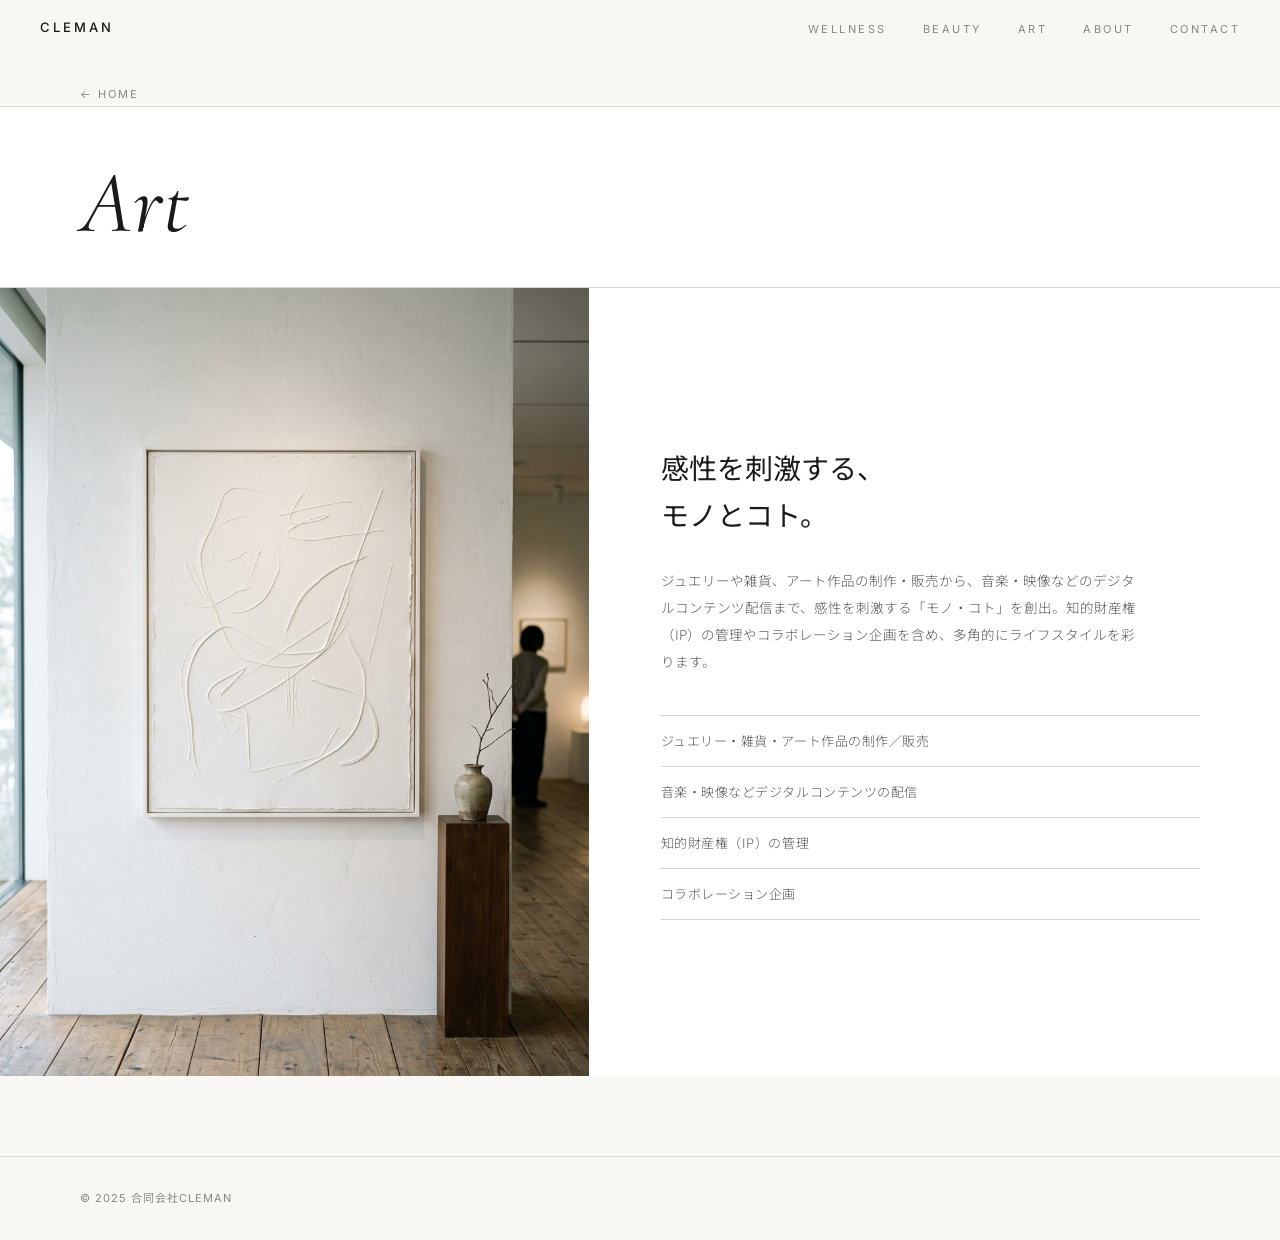
==== art.html @ aa6a466a "Initial commit: CLEMAN website redesign" ====
<!DOCTYPE html>
<html lang="ja">
<head>
  <meta charset="UTF-8">
  <meta name="viewport" content="width=device-width, initial-scale=1.0">
  <title>Art | CLEMAN 合同会社クレマン</title>
  <meta name="description" content="感性を刺激する、モノとコト。ジュエリー・アート作品の制作・販売、デジタルコンテンツ配信、コラボレーション企画まで。">
  <meta name="robots" content="index, follow">
  <link rel="canonical" href="https://cleman.jp/art.html">
  <meta property="og:type" content="website">
  <meta property="og:url" content="https://cleman.jp/art.html">
  <meta property="og:title" content="Art | CLEMAN">
  <meta property="og:description" content="感性を刺激する、モノとコト。ジュエリー・アート作品の制作・販売、デジタルコンテンツ配信、コラボレーション企画まで。">
  <meta property="og:image" content="https://cleman.jp/assets/art.jpg">
  <meta property="og:site_name" content="CLEMAN">
  <link rel="preconnect" href="https://fonts.googleapis.com">
  <link rel="preconnect" href="https://fonts.gstatic.com" crossorigin>
  <link href="https://fonts.googleapis.com/css2?family=Cormorant+Garamond:ital,wght@0,300;0,400;1,300;1,400;1,500&family=Inter:wght@300;400;500&family=Noto+Sans+JP:wght@300;400&display=swap" rel="stylesheet">
  <link rel="stylesheet" href="styles.css">
</head>
<body>
  <nav class="nav" id="nav">
    <a href="index.html" class="nav-logo">CLEMAN</a>
    <ul class="nav-links" id="nav-links">
      <li><a href="index.html#wellness" class="nav-link">WELLNESS</a></li>
      <li><a href="index.html#beauty" class="nav-link">BEAUTY</a></li>
      <li><a href="index.html#art" class="nav-link">ART</a></li>
      <li><a href="index.html#about" class="nav-link">ABOUT</a></li>
      <li><a href="index.html#contact" class="nav-link">CONTACT</a></li>
    </ul>
  </nav>

  <!-- Back link -->
  <div class="back-bar">
    <a href="index.html" class="back-link">← HOME</a>
  </div>

  <!-- Detail section -->
  <section class="service-detail">
    <h1 class="detail-heading"><em>Art</em></h1>
    <div class="detail-layout">
      <div class="detail-img">
        <img src="assets/art.jpg" alt="Art">
      </div>
      <div class="detail-content">
        <h2 class="detail-headline">感性を刺激する、<br>モノとコト。</h2>
        <p class="detail-desc">ジュエリーや雑貨、アート作品の制作・販売から、音楽・映像などのデジタルコンテンツ配信まで、感性を刺激する「モノ・コト」を創出。知的財産権（IP）の管理やコラボレーション企画を含め、多角的にライフスタイルを彩ります。</p>
        <ul class="detail-list">
          <li>ジュエリー・雑貨・アート作品の制作／販売</li>
          <li>音楽・映像などデジタルコンテンツの配信</li>
          <li>知的財産権（IP）の管理</li>
          <li>コラボレーション企画</li>
        </ul>
      </div>
    </div>
  </section>

  <footer class="footer-simple">
    <span>&copy; 2025 合同会社CLEMAN</span>
  </footer>
  <script src="script.js"></script>
</body>
</html>
---- styles.css ----
/* =============================================
   CLEMAN — Scrollable Single-Page Design
   ============================================= */

*, *::before, *::after { box-sizing: border-box; margin: 0; padding: 0; }

:root {
  --bg:      #f8f7f4;
  --white:   #ffffff;
  --dark:    #111110;
  --ink:     #1a1a1a;
  --mid:     #555550;
  --soft:    #888880;
  --rule:    #d8d6d0;
  --rule-dk: rgba(255,255,255,0.15);

  --serif: 'Cormorant Garamond', Georgia, serif;
  --sans:  'Inter', 'Noto Sans JP', sans-serif;
  --ja:    'Noto Sans JP', sans-serif;

  --nav-h: 56px;
  --ease:  cubic-bezier(0.4, 0, 0.2, 1);
}

html { scroll-behavior: smooth; }

body {
  background: var(--bg);
  color: var(--ink);
  font-family: var(--sans);
  font-size: 15px;
  line-height: 1.7;
  -webkit-font-smoothing: antialiased;
}

img { display: block; width: 100%; height: 100%; object-fit: cover; }
a   { color: inherit; text-decoration: none; }
ul  { list-style: none; }

/* ── scroll offset for fixed nav ── */
[id] { scroll-margin-top: var(--nav-h); }

/* =============================================
   NAV
   ============================================= */
.nav {
  position: fixed;
  top: 0; left: 0; right: 0;
  height: var(--nav-h);
  display: flex;
  align-items: center;
  justify-content: space-between;
  padding: 0 40px;
  background: var(--bg);
  z-index: 100;
  transition: border-color 0.3s var(--ease), background 0.3s var(--ease);
  border-bottom: 1px solid transparent;
}
.nav.scrolled { border-bottom-color: var(--rule); }

.nav-logo {
  font-family: var(--sans);
  font-weight: 500;
  font-size: 13px;
  letter-spacing: 3px;
  color: var(--ink);
}

.nav-links {
  display: flex;
  gap: 36px;
  list-style: none;
}

.nav-link {
  font-size: 11px;
  letter-spacing: 2.5px;
  color: var(--soft);
  transition: color 0.25s var(--ease);
  position: relative;
}
.nav-link::after {
  content: '';
  position: absolute;
  bottom: -2px; left: 0;
  width: 0; height: 1px;
  background: var(--ink);
  transition: width 0.3s var(--ease);
}
.nav-link:hover { color: var(--ink); }
.nav-link:hover::after,
.nav-link.active::after { width: 100%; }
.nav-link.active { color: var(--ink); }

.nav-toggle {
  display: none;
  flex-direction: column;
  gap: 5px;
  background: none;
  border: none;
  cursor: pointer;
  padding: 4px;
}
.nav-toggle span {
  display: block;
  width: 22px; height: 1px;
  background: var(--ink);
  transition: all 0.3s var(--ease);
}

/* =============================================
   HERO
   ============================================= */
.hero {
  position: relative;
  width: 100%;
  height: calc(100vh - var(--nav-h));
  margin-top: var(--nav-h);
  overflow: hidden;
}

.hero-img {
  width: 100%; height: 100%;
  object-fit: cover;
  object-position: center;
  transition: transform 0.8s var(--ease);
}

.hero-overlay {
  position: absolute;
  inset: 0;
  display: flex;
  align-items: center;
  justify-content: flex-start;
  padding: 0 80px;
  background: linear-gradient(to right, rgba(0,0,0,0.18) 0%, transparent 60%);
}

.hero-text {
  font-family: var(--serif);
  font-weight: 400;
  font-size: clamp(42px, 6vw, 80px);
  line-height: 1.15;
  color: var(--ink);
  max-width: 600px;
}

/* =============================================
   PHILOSOPHY
   ============================================= */
.philosophy {
  background: var(--white);
  padding: 120px 80px;
}

.philosophy-inner {
  max-width: 640px;
  margin: 0 auto 0 35%;
}

.philosophy-headline {
  font-family: var(--ja);
  font-weight: 400;
  font-size: clamp(18px, 2.4vw, 26px);
  line-height: 1.9;
  color: var(--ink);
  margin-bottom: 48px;
}

.philosophy-link {
  display: inline-block;
  font-size: 11px;
  letter-spacing: 2.5px;
  color: var(--mid);
  border-bottom: 1px solid var(--rule);
  padding-bottom: 2px;
  transition: color 0.2s var(--ease), border-color 0.2s var(--ease);
}
.philosophy-link:hover { color: var(--ink); border-color: var(--ink); }

/* =============================================
   SERVICES GRID
   ============================================= */
.services-grid {
  background: var(--bg);
  display: grid;
  grid-template-columns: repeat(3, 1fr);
  gap: 0;
  padding: 0 40px 80px;
}

.service-card {
  padding: 40px 24px;
}

.card-img-wrap {
  width: 100%;
  aspect-ratio: 3/4;
  overflow: hidden;
  background: #e4e0d8;
  margin-bottom: 28px;
}

.card-img-wrap img {
  width: 100%; height: 100%;
  object-fit: cover;
  transition: transform 0.7s var(--ease);
}
.service-card:hover .card-img-wrap img { transform: scale(1.04); }

.card-title {
  font-family: var(--serif);
  font-style: italic;
  font-weight: 400;
  font-size: clamp(24px, 3vw, 36px);
  color: var(--ink);
  margin-bottom: 10px;
}

.card-sub {
  font-family: var(--ja);
  font-weight: 300;
  font-size: 13px;
  color: var(--mid);
  line-height: 1.7;
  margin-bottom: 20px;
}

.card-link {
  display: inline-block;
  font-size: 10px;
  letter-spacing: 2px;
  color: var(--soft);
  border-bottom: 1px solid var(--rule);
  padding-bottom: 2px;
  transition: color 0.2s var(--ease), border-color 0.2s var(--ease);
}
.card-link:hover { color: var(--ink); border-color: var(--ink); }

/* =============================================
   SERVICE DETAIL SECTIONS
   ============================================= */
.service-detail {
  background: var(--white);
  border-top: 1px solid var(--rule);
}

.detail-heading {
  font-family: var(--serif);
  font-weight: 400;
  font-size: clamp(48px, 7vw, 88px);
  line-height: 1;
  padding: 52px 80px 40px;
  border-bottom: 1px solid var(--rule);
}

.detail-layout {
  display: grid;
  grid-template-columns: 46% 1fr;
  min-height: 520px;
}

.detail-img {
  overflow: hidden;
  background: #e8e4de;
}

.detail-img img {
  width: 100%; height: 100%;
  object-fit: cover;
  transition: transform 0.8s var(--ease);
}
.service-detail:hover .detail-img img { transform: scale(1.03); }

.detail-content {
  padding: 64px 80px 64px 72px;
  display: flex;
  flex-direction: column;
  justify-content: center;
}

.detail-headline {
  font-family: var(--ja);
  font-weight: 400;
  font-size: clamp(20px, 2.5vw, 28px);
  line-height: 1.7;
  margin-bottom: 28px;
}

.detail-desc {
  font-family: var(--ja);
  font-weight: 300;
  font-size: 13.5px;
  line-height: 2;
  color: var(--mid);
  margin-bottom: 40px;
  max-width: 480px;
}

.detail-list {
  border-top: 1px solid var(--rule);
}
.detail-list li {
  font-family: var(--ja);
  font-weight: 300;
  font-size: 13px;
  color: var(--mid);
  padding: 14px 0;
  border-bottom: 1px solid var(--rule);
  letter-spacing: 0.04em;
  transition: color 0.2s var(--ease), padding-left 0.2s var(--ease);
}
.detail-list li:hover { color: var(--ink); padding-left: 8px; }

/* =============================================
   DARK FOOTER
   ============================================= */
.footer-dark {
  background: var(--dark);
  color: rgba(255,255,255,0.85);
  padding: 80px 80px 0;
}

.footer-top {
  display: grid;
  grid-template-columns: 1fr 1fr;
  gap: 80px;
  padding-bottom: 80px;
  border-bottom: 1px solid var(--rule-dk);
}

.footer-heading {
  font-family: var(--serif);
  font-weight: 400;
  font-size: clamp(32px, 4vw, 54px);
  line-height: 1.2;
  color: #ffffff;
  margin-bottom: 32px;
}

.footer-email {
  display: block;
  font-size: 14px;
  letter-spacing: 0.5px;
  color: rgba(255,255,255,0.6);
  margin-bottom: 28px;
  transition: color 0.2s var(--ease);
}
.footer-email:hover { color: #ffffff; }

.footer-btn {
  display: inline-block;
  border: 1px solid rgba(255,255,255,0.3);
  padding: 12px 28px;
  font-size: 10px;
  letter-spacing: 2.5px;
  color: rgba(255,255,255,0.7);
  transition: all 0.25s var(--ease);
}
.footer-btn:hover {
  border-color: rgba(255,255,255,0.7);
  color: #ffffff;
}

.footer-right {
  border-top: 1px solid var(--rule-dk);
  padding-top: 4px;
}

.footer-info-row {
  display: flex;
  gap: 32px;
  align-items: baseline;
  padding: 18px 0;
  border-bottom: 1px solid var(--rule-dk);
}

.fi-label {
  font-size: 10px;
  letter-spacing: 2px;
  color: rgba(255,255,255,0.35);
  min-width: 90px;
  flex-shrink: 0;
}

.fi-value {
  font-family: var(--ja);
  font-weight: 300;
  font-size: 14px;
  color: rgba(255,255,255,0.75);
}

/* Contact Form in footer */
.footer-form-wrap {
  padding: 64px 0;
  border-top: 1px solid var(--rule-dk);
  margin-top: 0;
}

.contact-form {
  display: flex;
  flex-direction: column;
  gap: 32px;
  max-width: 680px;
}

.form-row {
  display: grid;
  grid-template-columns: 1fr 1fr;
  gap: 32px;
}

.form-group {
  display: flex;
  flex-direction: column;
  gap: 10px;
}

.form-group label {
  font-size: 10px;
  letter-spacing: 2px;
  color: rgba(255,255,255,0.35);
}

.form-group input,
.form-group textarea {
  background: transparent;
  border: none;
  border-bottom: 1px solid rgba(255,255,255,0.2);
  padding: 10px 0;
  font-family: var(--ja);
  font-size: 14px;
  font-weight: 300;
  color: rgba(255,255,255,0.85);
  outline: none;
  transition: border-color 0.25s var(--ease);
  resize: none;
  width: 100%;
}
.form-group input::placeholder,
.form-group textarea::placeholder { color: rgba(255,255,255,0.2); }
.form-group input:focus,
.form-group textarea:focus { border-bottom-color: rgba(255,255,255,0.6); }

.submit-btn {
  align-self: flex-start;
  background: #ffffff;
  color: var(--dark);
  border: none;
  padding: 14px 40px;
  font-family: var(--sans);
  font-size: 11px;
  letter-spacing: 2.5px;
  cursor: pointer;
  transition: background 0.25s var(--ease), color 0.25s var(--ease);
}
.submit-btn:hover { background: rgba(255,255,255,0.85); }

.footer-bottom {
  padding: 24px 0;
  font-size: 11px;
  letter-spacing: 1px;
  color: rgba(255,255,255,0.25);
  border-top: 1px solid var(--rule-dk);
}

/* =============================================
   RESPONSIVE
   ============================================= */
@media (max-width: 900px) {
  .nav { padding: 0 24px; }
  .nav-links {
    display: none;
    flex-direction: column;
    gap: 0;
  }
  .nav-links.open {
    display: flex;
    position: fixed;
    top: var(--nav-h);
    left: 0; right: 0;
    background: var(--bg);
    border-bottom: 1px solid var(--rule);
    padding: 16px 24px 24px;
  }
  .nav-links.open .nav-link { padding: 12px 0; font-size: 12px; }
  .nav-toggle { display: flex; }

  .hero-overlay { padding: 0 32px; }
  .philosophy { padding: 80px 32px; }
  .philosophy-inner { margin: 0; }

  .services-grid {
    grid-template-columns: 1fr;
    padding: 0 24px 60px;
  }

  .detail-heading { padding: 40px 24px 28px; }
  .detail-layout { grid-template-columns: 1fr; }
  .detail-img { min-height: 300px; max-height: 380px; }
  .detail-content { padding: 40px 24px; }

  .footer-dark { padding: 60px 24px 0; }
  .footer-top { grid-template-columns: 1fr; gap: 48px; }
  .form-row { grid-template-columns: 1fr; }
}

@media (max-width: 480px) {
  .hero-text { font-size: 36px; }
  .philosophy { padding: 60px 20px; }
  .detail-heading { font-size: 40px; }
}

/* ─── Sub-page: Back bar ─────────────────────────────── */
.back-bar {
  padding: 80px 80px 0;
}
.back-link {
  font-size: 11px;
  letter-spacing: 2px;
  color: var(--soft);
  transition: color 0.2s;
}
.back-link:hover { color: var(--ink); }

/* ─── Sub-page: Simple footer ────────────────────────── */
.footer-simple {
  padding: 32px 80px;
  border-top: 1px solid var(--rule);
  font-size: 11px;
  letter-spacing: 1px;
  color: var(--soft);
  margin-top: 80px;
}
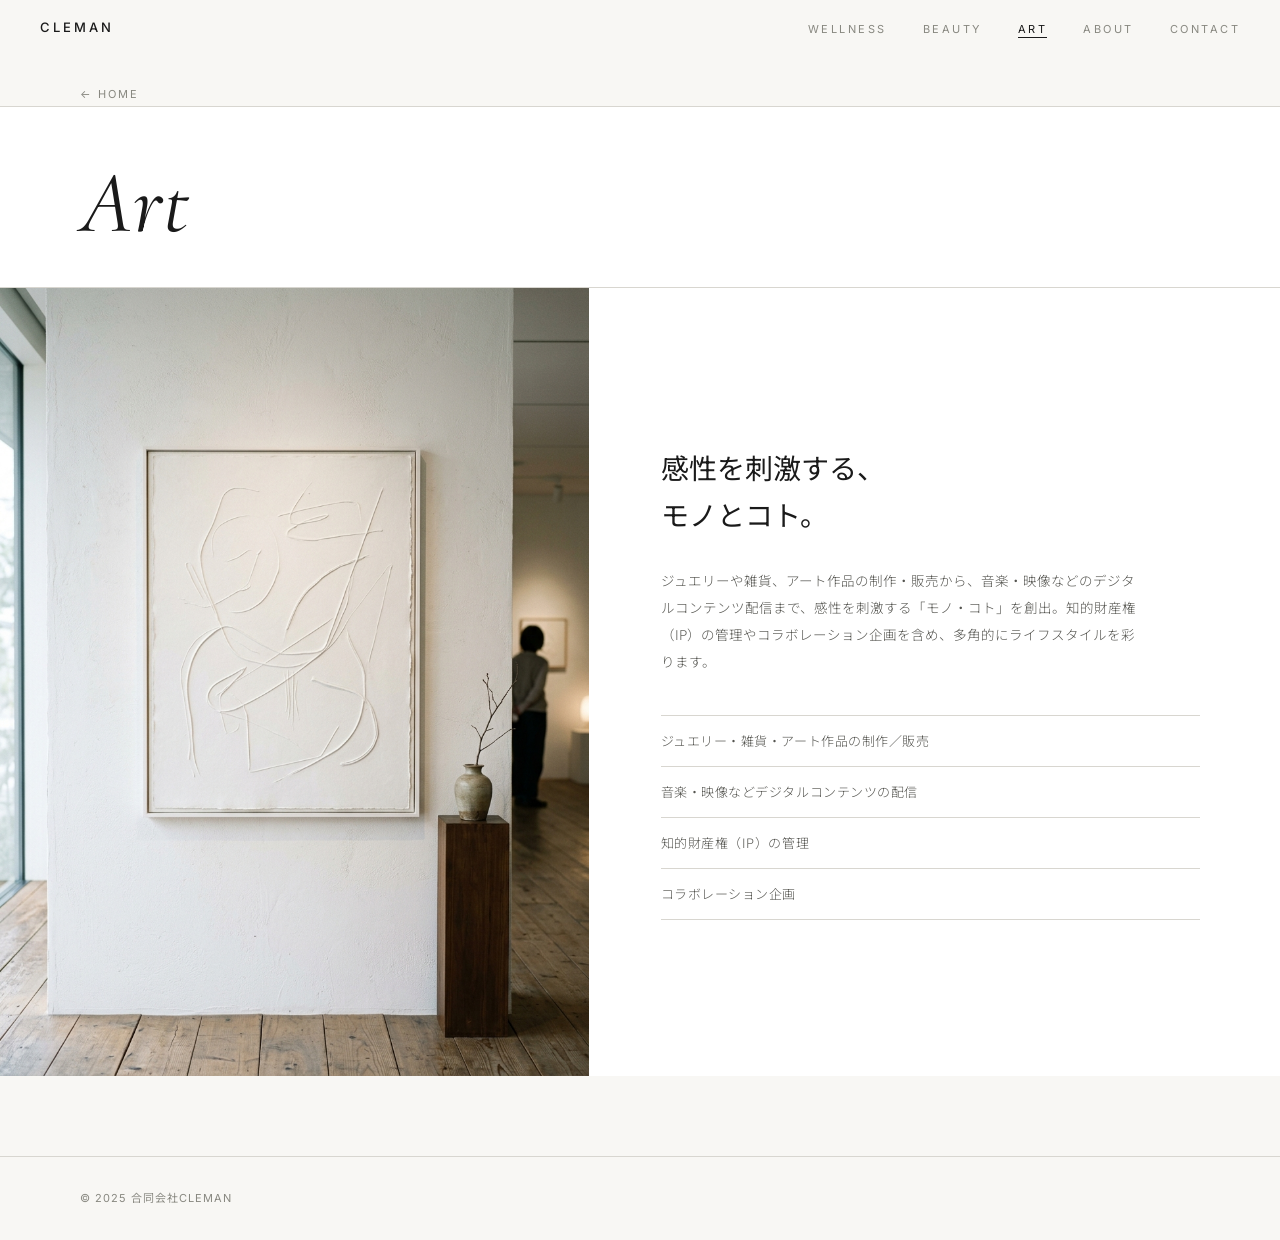
==== commit 7ace8f69: "Change to separate pages layout" ====
--- a/art.html
+++ b/art.html
@@ -22,11 +22,11 @@
   <nav class="nav" id="nav">
     <a href="index.html" class="nav-logo">CLEMAN</a>
     <ul class="nav-links" id="nav-links">
-      <li><a href="index.html#wellness" class="nav-link">WELLNESS</a></li>
-      <li><a href="index.html#beauty" class="nav-link">BEAUTY</a></li>
-      <li><a href="index.html#art" class="nav-link">ART</a></li>
-      <li><a href="index.html#about" class="nav-link">ABOUT</a></li>
-      <li><a href="index.html#contact" class="nav-link">CONTACT</a></li>
+      <li><a href="wellness.html" class="nav-link">WELLNESS</a></li>
+      <li><a href="beauty.html" class="nav-link">BEAUTY</a></li>
+      <li><a href="art.html" class="nav-link">ART</a></li>
+      <li><a href="about.html" class="nav-link">ABOUT</a></li>
+      <li><a href="contact.html" class="nav-link">CONTACT</a></li>
     </ul>
   </nav>
 
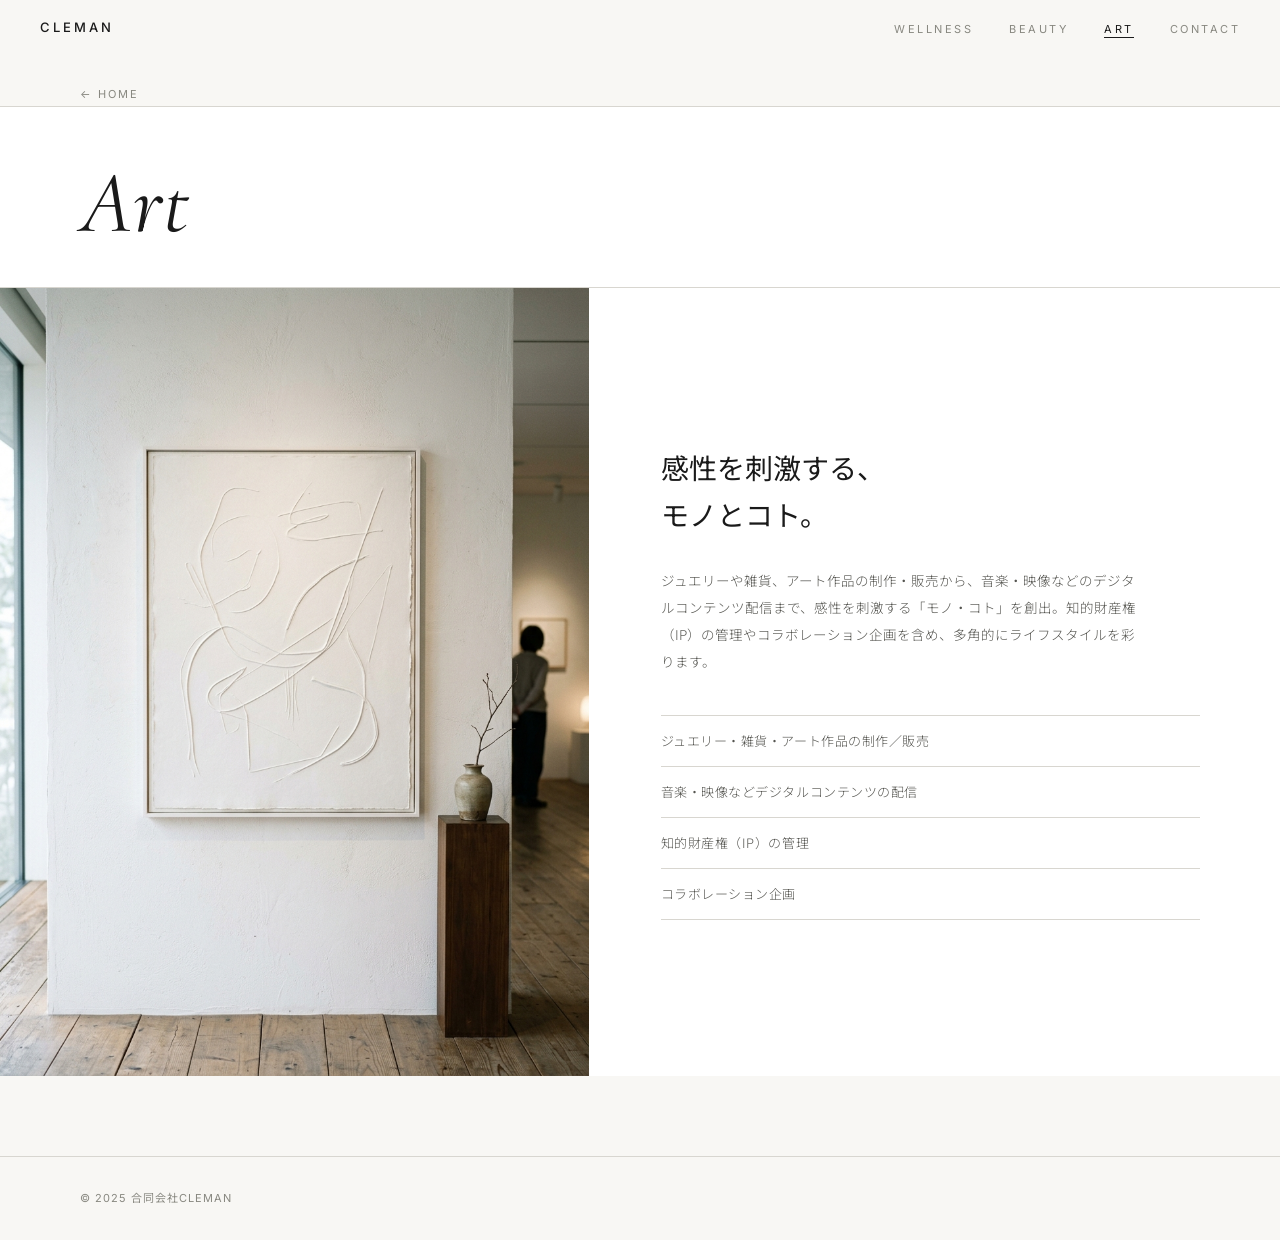
==== commit 4e68ce73: "Remove About page and links" ====
--- a/art.html
+++ b/art.html
@@ -25,7 +25,6 @@
       <li><a href="wellness.html" class="nav-link">WELLNESS</a></li>
       <li><a href="beauty.html" class="nav-link">BEAUTY</a></li>
       <li><a href="art.html" class="nav-link">ART</a></li>
-      <li><a href="about.html" class="nav-link">ABOUT</a></li>
       <li><a href="contact.html" class="nav-link">CONTACT</a></li>
     </ul>
   </nav>
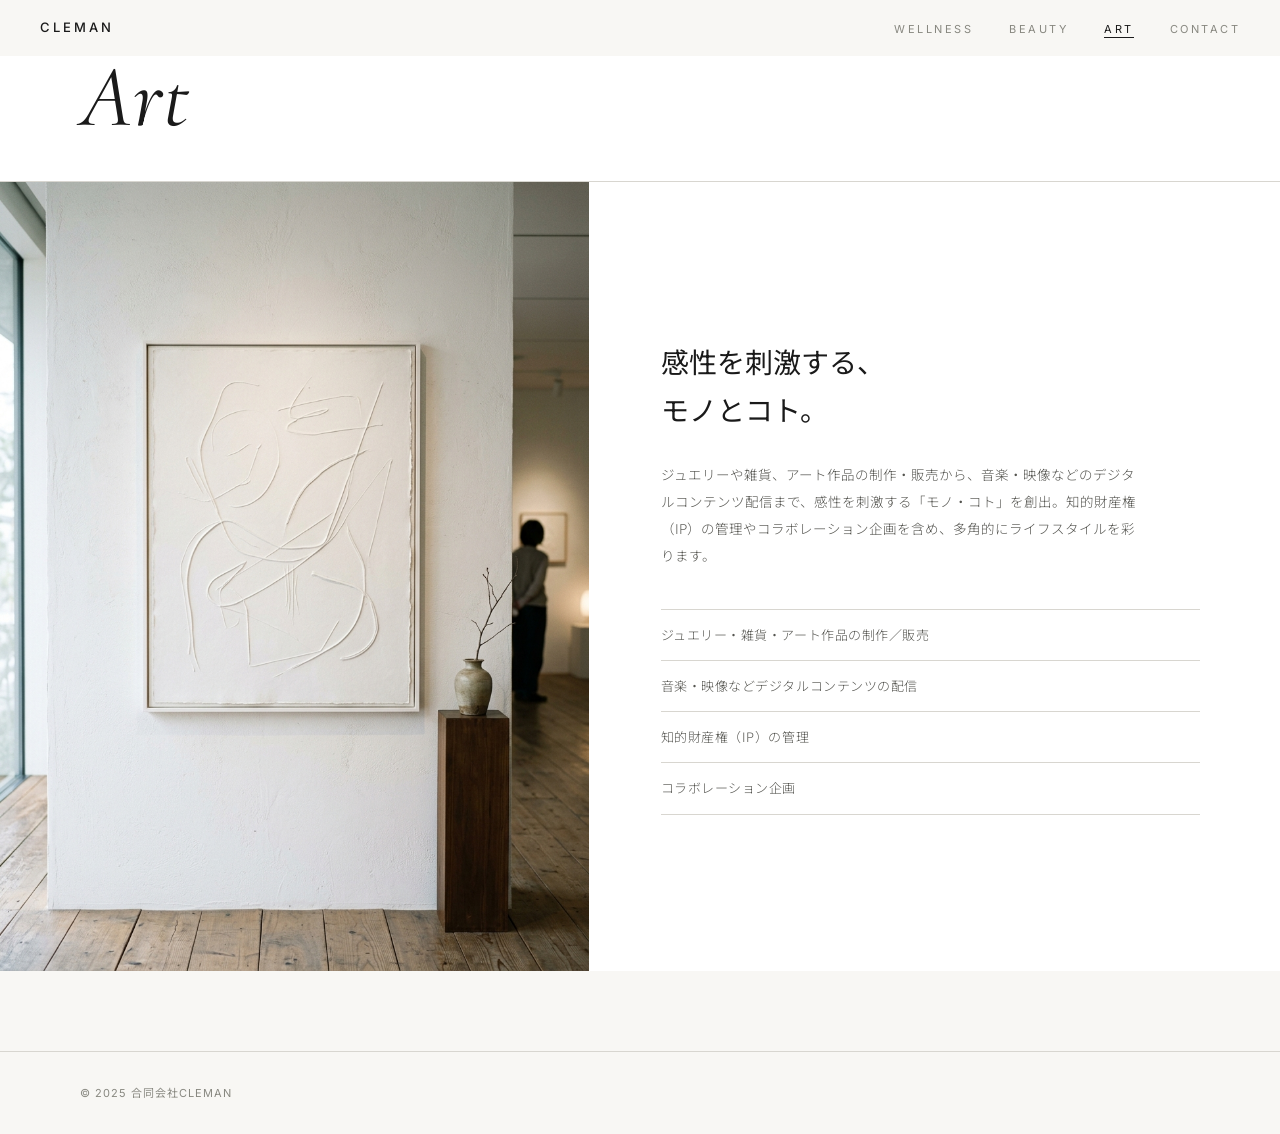
==== commit 46dd9e9f: "Remove HOME back links" ====
--- a/art.html
+++ b/art.html
@@ -29,11 +29,6 @@
     </ul>
   </nav>
 
-  <!-- Back link -->
-  <div class="back-bar">
-    <a href="index.html" class="back-link">← HOME</a>
-  </div>
-
   <!-- Detail section -->
   <section class="service-detail">
     <h1 class="detail-heading"><em>Art</em></h1>
